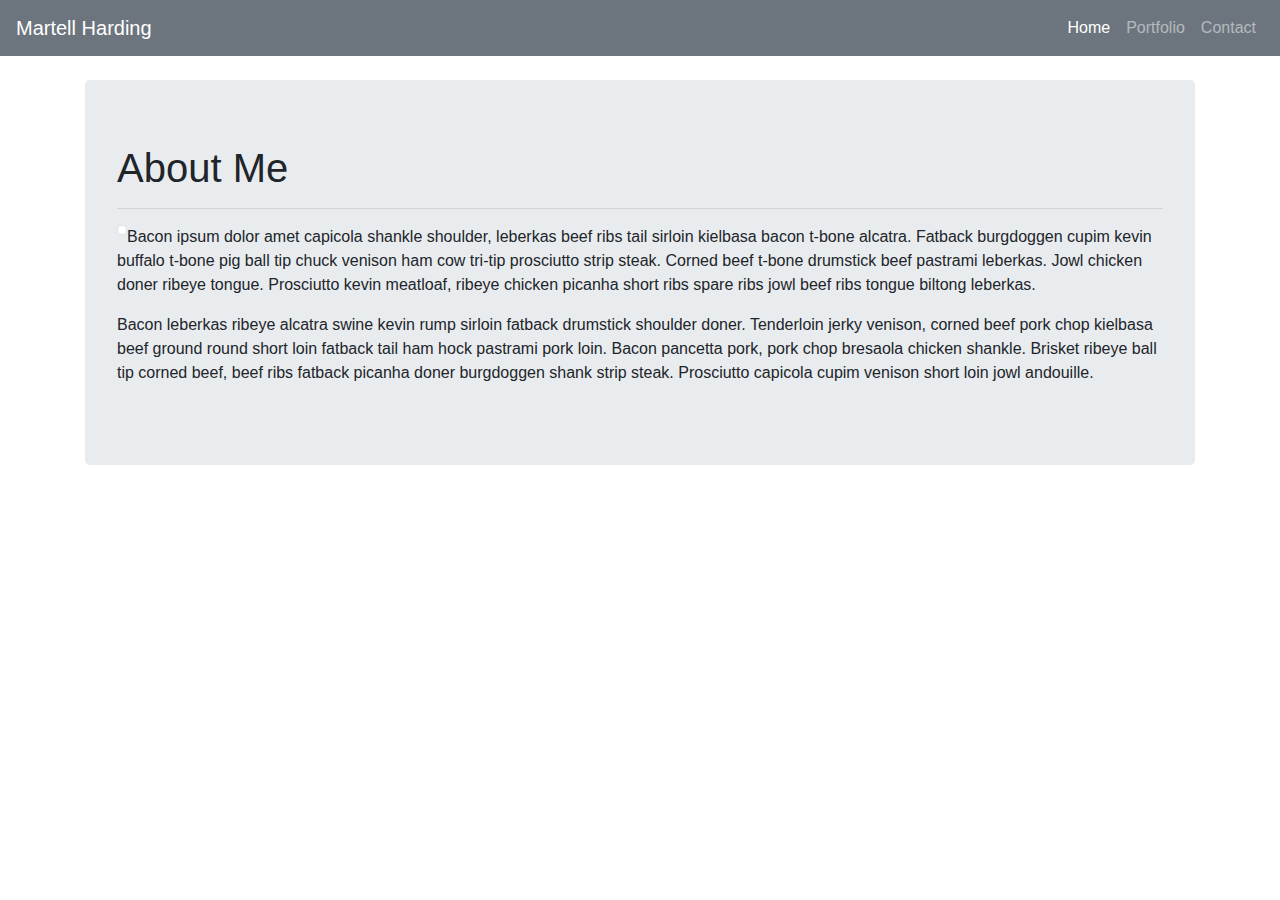
==== index.html @ 161a6316 "Initial Transfer" ====
<!DOCTYPE html>
<html lang="en">

<head>
    <link rel="stylesheet" href="https://maxcdn.bootstrapcdn.com/bootstrap/4.0.0/css/bootstrap.min.css">
    <meta charset="UTF-8">
    <meta name="viewport" content="width=device-width, initial-scale=1.0">
    <meta http-equiv="X-UA-Compatible" content="ie=edge">
    <title>Martell Harding</title>
</head>

<body>
    <!--Begin Nav-->
    <nav class="navbar navbar-expand-lg navbar-dark bg-secondary text-white">
        <a class="navbar-brand" href="#">Martell Harding</a>
        <button class="navbar-toggler" type="button" data-toggle="collapse" data-target="#navbarNav" aria-controls="navbarNav" aria-expanded="false" aria-label="Toggle navigation">
          <span class="navbar-toggler-icon"></span>
        </button>
        <div class="collapse navbar-collapse justify-content-end" id="navbarNav">
          <ul class="navbar-nav">
            <li class="nav-item active">
              <a class="nav-link" href="#">Home <span class="sr-only">(current)</span></a>
            </li>
            <li class="nav-item">
              <a class="nav-link" href="#">Portfolio</a>
            </li>
            <li class="nav-item">
              <a class="nav-link" href="#">Contact</a>
            </li>
          </ul>
        </div>
      </nav>
    <!--End Nav-->

    <br/>

    <main role="main" class="container">
        <div class="jumbotron">
            <h1>About Me</h1>

            <hr/>

            <img src="http://placehold.it/150x150" alt="" class="img-thumbnail" style="float:left;">


            <p>Bacon ipsum dolor amet capicola shankle shoulder, leberkas beef ribs tail sirloin kielbasa bacon
                t-bone
                alcatra.
                Fatback burgdoggen cupim kevin buffalo t-bone pig ball tip chuck venison ham cow tri-tip prosciutto
                strip steak.
                Corned beef t-bone drumstick beef pastrami leberkas. Jowl chicken doner ribeye tongue. Prosciutto
                kevin
                meatloaf, ribeye chicken picanha short ribs spare ribs jowl beef ribs tongue biltong leberkas.</p>

            <p>Bacon leberkas ribeye alcatra swine kevin rump sirloin fatback drumstick shoulder doner. Tenderloin
                jerky
                venison, corned beef pork chop kielbasa beef ground round short loin fatback tail ham hock pastrami
                pork
                loin.
                Bacon pancetta pork, pork chop bresaola chicken shankle. Brisket ribeye ball tip corned beef, beef
                ribs
                fatback
                picanha doner burgdoggen shank strip steak. Prosciutto capicola cupim venison short loin jowl
                andouille.
            </p>
        </div>
    </main>

    </div>

</body>

</html>
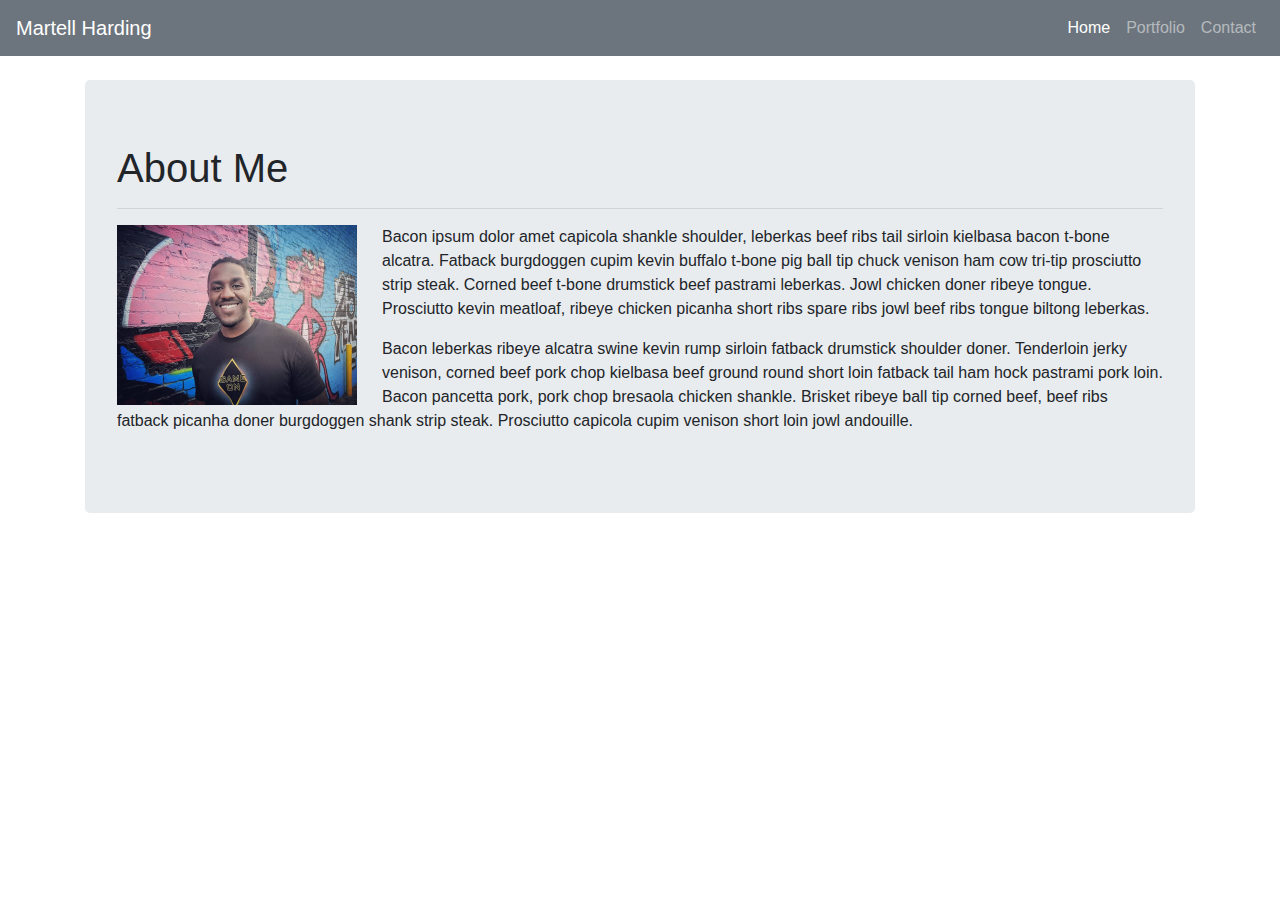
==== commit cb1cb8d7: "adjust image" ====
--- a/index.html
+++ b/index.html
@@ -19,13 +19,13 @@
         <div class="collapse navbar-collapse justify-content-end" id="navbarNav">
           <ul class="navbar-nav">
             <li class="nav-item active">
-              <a class="nav-link" href="#">Home <span class="sr-only">(current)</span></a>
+              <a class="nav-link" href="index.html">Home <span class="sr-only">(current)</span></a>
             </li>
             <li class="nav-item">
-              <a class="nav-link" href="#">Portfolio</a>
+              <a class="nav-link" href="portfolio.html">Portfolio</a>
             </li>
             <li class="nav-item">
-              <a class="nav-link" href="#">Contact</a>
+              <a class="nav-link" href="contact.html">Contact</a>
             </li>
           </ul>
         </div>
@@ -40,7 +40,7 @@
 
             <hr/>
 
-            <img src="http://placehold.it/150x150" alt="" class="img-thumbnail" style="float:left;">
+            <img src="assets/images/thisGuy.jpg" alt="thisGuy" style="float:left; width: 240px; height:180px; margin-right: 25px;">
 
 
             <p>Bacon ipsum dolor amet capicola shankle shoulder, leberkas beef ribs tail sirloin kielbasa bacon
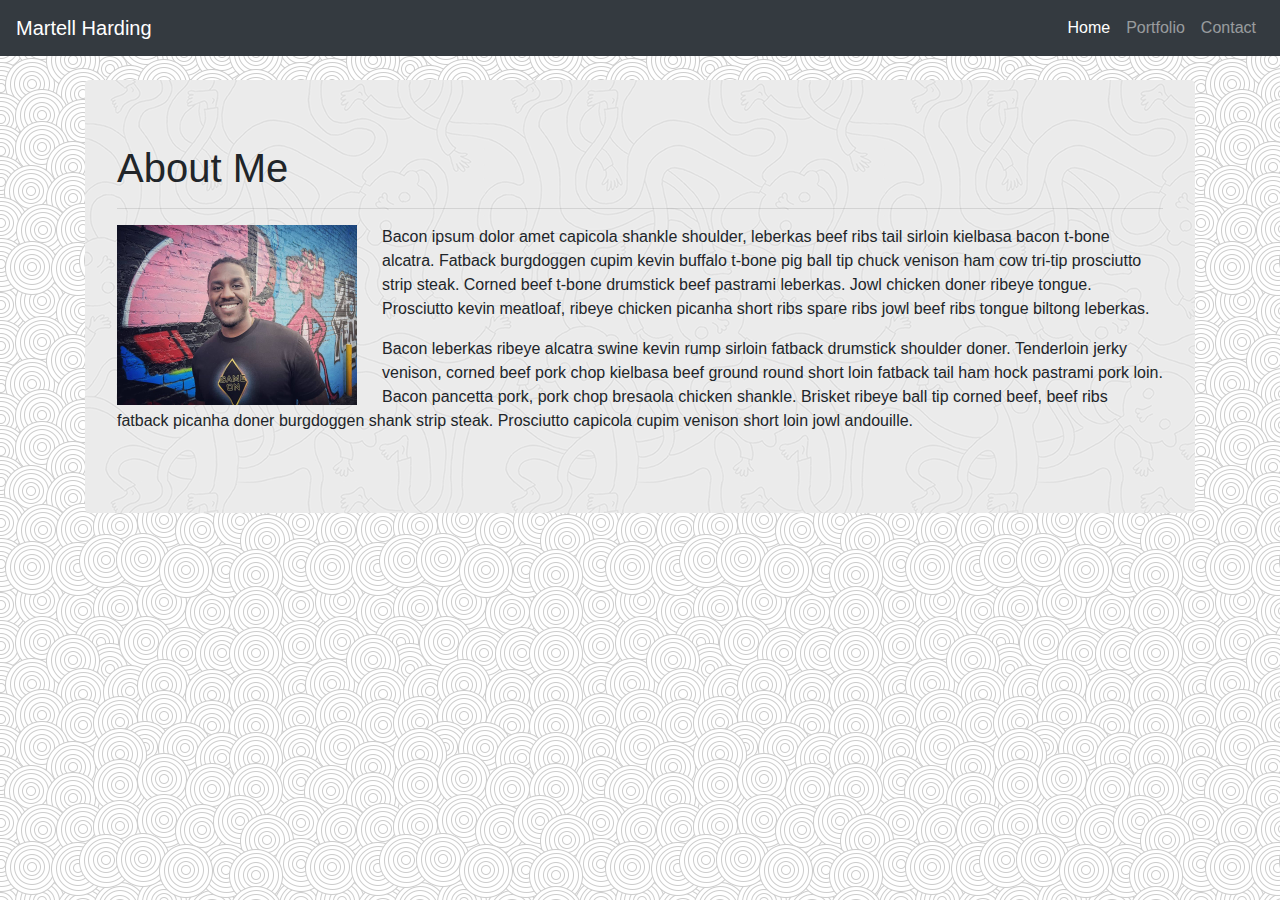
==== commit 350f36f1: "background stuff" ====
--- a/index.html
+++ b/index.html
@@ -2,71 +2,84 @@
 <html lang="en">
 
 <head>
-    <link rel="stylesheet" href="https://maxcdn.bootstrapcdn.com/bootstrap/4.0.0/css/bootstrap.min.css">
-    <meta charset="UTF-8">
-    <meta name="viewport" content="width=device-width, initial-scale=1.0">
-    <meta http-equiv="X-UA-Compatible" content="ie=edge">
-    <title>Martell Harding</title>
+  <link rel="stylesheet" href="https://maxcdn.bootstrapcdn.com/bootstrap/4.0.0/css/bootstrap.min.css">
+  <meta charset="UTF-8">
+  <meta name="viewport" content="width=device-width, initial-scale=1.0">
+  <meta http-equiv="X-UA-Compatible" content="ie=edge">
+  <title>Martell Harding</title>
+
+  <style>
+    body {
+      background-image: url("assets/images/swirl_pattern.png")
+    }
+
+    .jumbotron {
+      background-image: url("assets/images/ignasi_pattern_s.png")
+    }
+  </style>
+
 </head>
 
 <body>
-    <!--Begin Nav-->
-    <nav class="navbar navbar-expand-lg navbar-dark bg-secondary text-white">
-        <a class="navbar-brand" href="#">Martell Harding</a>
-        <button class="navbar-toggler" type="button" data-toggle="collapse" data-target="#navbarNav" aria-controls="navbarNav" aria-expanded="false" aria-label="Toggle navigation">
-          <span class="navbar-toggler-icon"></span>
-        </button>
-        <div class="collapse navbar-collapse justify-content-end" id="navbarNav">
-          <ul class="navbar-nav">
-            <li class="nav-item active">
-              <a class="nav-link" href="index.html">Home <span class="sr-only">(current)</span></a>
-            </li>
-            <li class="nav-item">
-              <a class="nav-link" href="portfolio.html">Portfolio</a>
-            </li>
-            <li class="nav-item">
-              <a class="nav-link" href="contact.html">Contact</a>
-            </li>
-          </ul>
-        </div>
-      </nav>
-    <!--End Nav-->
+  <!--Begin Nav-->
+  <nav class="navbar navbar-expand-lg navbar-dark bg-dark text-white">
+    <a class="navbar-brand" href="#">Martell Harding</a>
+    <button class="navbar-toggler" type="button" data-toggle="collapse" data-target="#navbarNav"
+      aria-controls="navbarNav" aria-expanded="false" aria-label="Toggle navigation">
+      <span class="navbar-toggler-icon"></span>
+    </button>
+    <div class="collapse navbar-collapse justify-content-end" id="navbarNav">
+      <ul class="navbar-nav">
+        <li class="nav-item active">
+          <a class="nav-link" href="index.html">Home <span class="sr-only">(current)</span></a>
+        </li>
+        <li class="nav-item">
+          <a class="nav-link" href="portfolio.html">Portfolio</a>
+        </li>
+        <li class="nav-item">
+          <a class="nav-link" href="contact.html">Contact</a>
+        </li>
+      </ul>
+    </div>
+  </nav>
+  <!--End Nav-->
 
-    <br/>
+  <br />
 
-    <main role="main" class="container">
-        <div class="jumbotron">
-            <h1>About Me</h1>
+  <main role="main" class="container">
+    <div class="jumbotron">
+      <h1>About Me</h1>
 
-            <hr/>
+      <hr />
 
-            <img src="assets/images/thisGuy.jpg" alt="thisGuy" style="float:left; width: 240px; height:180px; margin-right: 25px;">
+      <img src="assets/images/thisGuy.jpg" alt="thisGuy"
+        style="float:left; width: 240px; height:180px; margin-right: 25px;">
 
 
-            <p>Bacon ipsum dolor amet capicola shankle shoulder, leberkas beef ribs tail sirloin kielbasa bacon
-                t-bone
-                alcatra.
-                Fatback burgdoggen cupim kevin buffalo t-bone pig ball tip chuck venison ham cow tri-tip prosciutto
-                strip steak.
-                Corned beef t-bone drumstick beef pastrami leberkas. Jowl chicken doner ribeye tongue. Prosciutto
-                kevin
-                meatloaf, ribeye chicken picanha short ribs spare ribs jowl beef ribs tongue biltong leberkas.</p>
+      <p>Bacon ipsum dolor amet capicola shankle shoulder, leberkas beef ribs tail sirloin kielbasa bacon
+        t-bone
+        alcatra.
+        Fatback burgdoggen cupim kevin buffalo t-bone pig ball tip chuck venison ham cow tri-tip prosciutto
+        strip steak.
+        Corned beef t-bone drumstick beef pastrami leberkas. Jowl chicken doner ribeye tongue. Prosciutto
+        kevin
+        meatloaf, ribeye chicken picanha short ribs spare ribs jowl beef ribs tongue biltong leberkas.</p>
 
-            <p>Bacon leberkas ribeye alcatra swine kevin rump sirloin fatback drumstick shoulder doner. Tenderloin
-                jerky
-                venison, corned beef pork chop kielbasa beef ground round short loin fatback tail ham hock pastrami
-                pork
-                loin.
-                Bacon pancetta pork, pork chop bresaola chicken shankle. Brisket ribeye ball tip corned beef, beef
-                ribs
-                fatback
-                picanha doner burgdoggen shank strip steak. Prosciutto capicola cupim venison short loin jowl
-                andouille.
-            </p>
-        </div>
-    </main>
+      <p>Bacon leberkas ribeye alcatra swine kevin rump sirloin fatback drumstick shoulder doner. Tenderloin
+        jerky
+        venison, corned beef pork chop kielbasa beef ground round short loin fatback tail ham hock pastrami
+        pork
+        loin.
+        Bacon pancetta pork, pork chop bresaola chicken shankle. Brisket ribeye ball tip corned beef, beef
+        ribs
+        fatback
+        picanha doner burgdoggen shank strip steak. Prosciutto capicola cupim venison short loin jowl
+        andouille.
+      </p>
+    </div>
+  </main>
 
-    </div>
+  </div>
 
 </body>
 
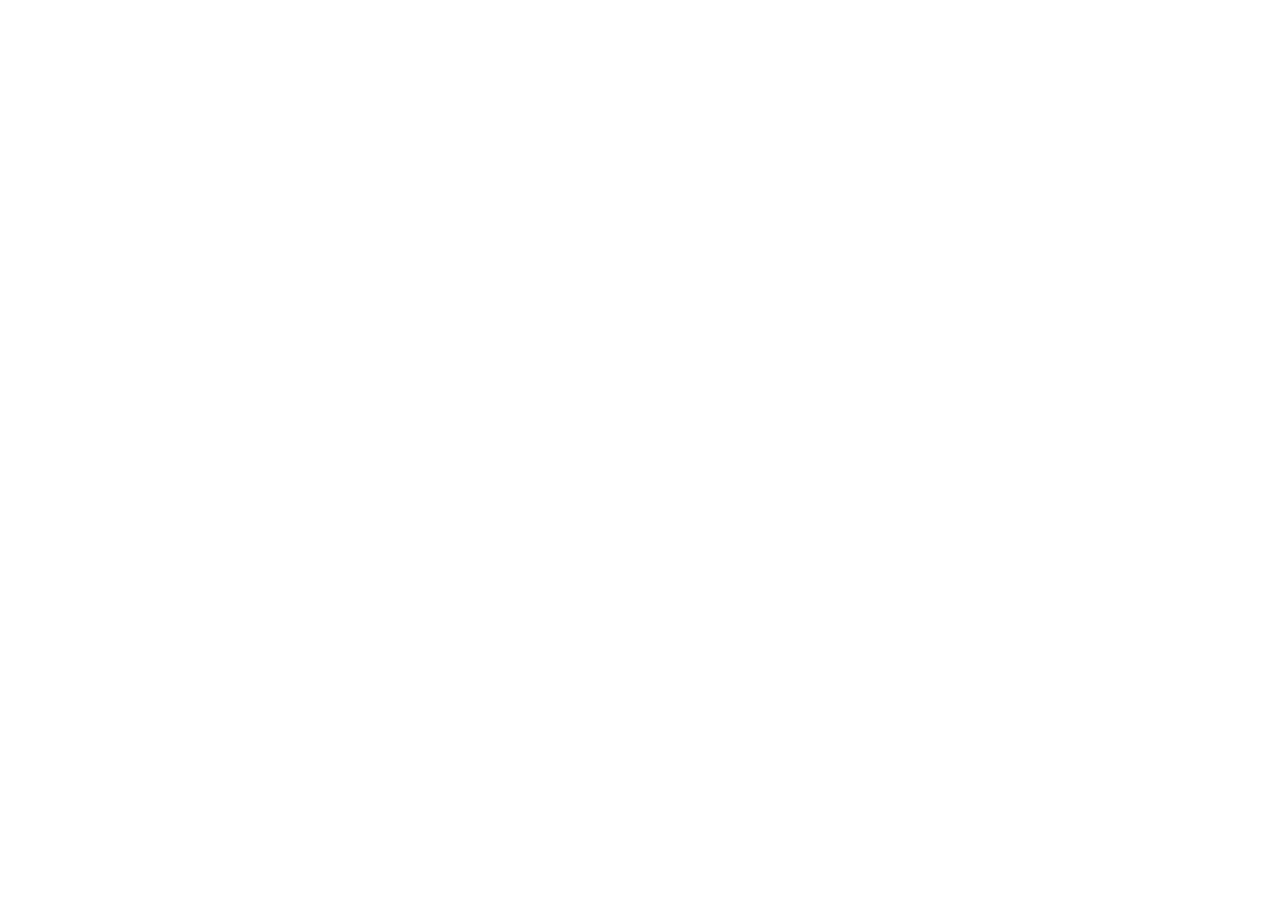
==== commit 0d0b42e9: "haven't commited in awhile" ====
--- a/index.html
+++ b/index.html
@@ -1,86 +1,12 @@
 <!DOCTYPE html>
 <html lang="en">
-
 <head>
-  <link rel="stylesheet" href="https://maxcdn.bootstrapcdn.com/bootstrap/4.0.0/css/bootstrap.min.css">
   <meta charset="UTF-8">
   <meta name="viewport" content="width=device-width, initial-scale=1.0">
   <meta http-equiv="X-UA-Compatible" content="ie=edge">
-  <title>Martell Harding</title>
-
-  <style>
-    body {
-      background-image: url("assets/images/swirl_pattern.png")
-    }
-
-    .jumbotron {
-      background-image: url("assets/images/ignasi_pattern_s.png")
-    }
-  </style>
-
+  <title>Document</title>
 </head>
-
 <body>
-  <!--Begin Nav-->
-  <nav class="navbar navbar-expand-lg navbar-dark bg-dark text-white">
-    <a class="navbar-brand" href="#">Martell Harding</a>
-    <button class="navbar-toggler" type="button" data-toggle="collapse" data-target="#navbarNav"
-      aria-controls="navbarNav" aria-expanded="false" aria-label="Toggle navigation">
-      <span class="navbar-toggler-icon"></span>
-    </button>
-    <div class="collapse navbar-collapse justify-content-end" id="navbarNav">
-      <ul class="navbar-nav">
-        <li class="nav-item active">
-          <a class="nav-link" href="index.html">Home <span class="sr-only">(current)</span></a>
-        </li>
-        <li class="nav-item">
-          <a class="nav-link" href="portfolio.html">Portfolio</a>
-        </li>
-        <li class="nav-item">
-          <a class="nav-link" href="contact.html">Contact</a>
-        </li>
-      </ul>
-    </div>
-  </nav>
-  <!--End Nav-->
-
-  <br />
-
-  <main role="main" class="container">
-    <div class="jumbotron">
-      <h1>About Me</h1>
-
-      <hr />
-
-      <img src="assets/images/thisGuy.jpg" alt="thisGuy"
-        style="float:left; width: 240px; height:180px; margin-right: 25px;">
-
-
-      <p>Bacon ipsum dolor amet capicola shankle shoulder, leberkas beef ribs tail sirloin kielbasa bacon
-        t-bone
-        alcatra.
-        Fatback burgdoggen cupim kevin buffalo t-bone pig ball tip chuck venison ham cow tri-tip prosciutto
-        strip steak.
-        Corned beef t-bone drumstick beef pastrami leberkas. Jowl chicken doner ribeye tongue. Prosciutto
-        kevin
-        meatloaf, ribeye chicken picanha short ribs spare ribs jowl beef ribs tongue biltong leberkas.</p>
-
-      <p>Bacon leberkas ribeye alcatra swine kevin rump sirloin fatback drumstick shoulder doner. Tenderloin
-        jerky
-        venison, corned beef pork chop kielbasa beef ground round short loin fatback tail ham hock pastrami
-        pork
-        loin.
-        Bacon pancetta pork, pork chop bresaola chicken shankle. Brisket ribeye ball tip corned beef, beef
-        ribs
-        fatback
-        picanha doner burgdoggen shank strip steak. Prosciutto capicola cupim venison short loin jowl
-        andouille.
-      </p>
-    </div>
-  </main>
-
-  </div>
-
+  
 </body>
-
 </html>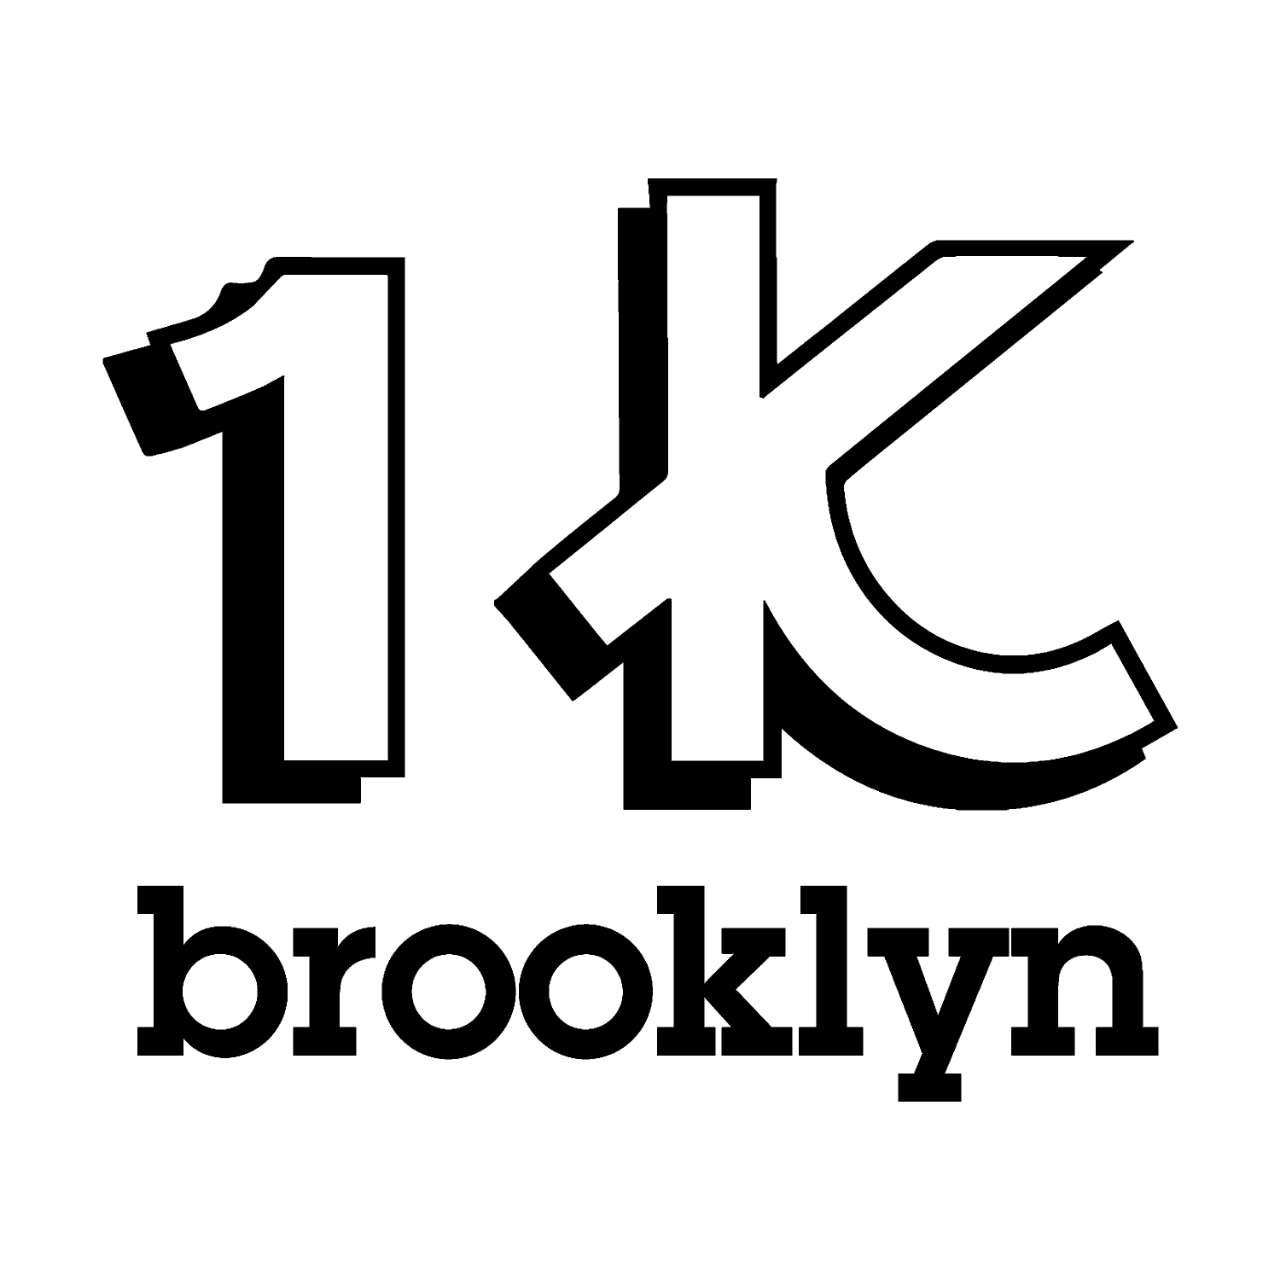
==== commit 2c9e48ba: "playing with a carousel" ====
--- a/index.html
+++ b/index.html
@@ -1,12 +1,85 @@
 <!DOCTYPE html>
 <html lang="en">
+
 <head>
   <meta charset="UTF-8">
   <meta name="viewport" content="width=device-width, initial-scale=1.0">
   <meta http-equiv="X-UA-Compatible" content="ie=edge">
-  <title>Document</title>
+  <meta name="viewport" content="width=device-width, initial-scale=1, shrink-to-fit=no">
+
+  <!-- Favicon -->
+  <link rel="shortcut icon" type="image/png" href="assets/images/">
+
+  <!-- CSS -->
+  <link rel="stylesheet" type="text/css" href="./assets/css/styles.css">
+  <link rel="stylesheet" href="https://stackpath.bootstrapcdn.com/bootstrap/4.3.1/css/bootstrap.min.css"
+    integrity="sha384-ggOyR0iXCbMQv3Xipma34MD+dH/1fQ784/j6cY/iJTQUOhcWr7x9JvoRxT2MZw1T" crossorigin="anonymous">
+
+  <!-- Bootstrap CDN-->
+  <link rel="stylesheet" href="https://maxcdn.bootstrapcdn.com/bootstrap/4.0.0/css/bootstrap.min.css">
+  <script src="https://maxcdn.bootstrapcdn.com/bootstrap/4.0.0/js/bootstrap.min.js"></script>
+
+  <!-- Fonts -->
+  <link href="https://fonts.googleapis.com/css?family=Indie+Flower&display=swap" rel="stylesheet">
+  <link href="https://fonts.googleapis.com/css?family=Fascinate&display=swap" rel="stylesheet">
+
+  <!-- jQuery -->
+  <script src="https://cdnjs.cloudflare.com/ajax/libs/jquery/3.2.1/jquery.min.js"></script>
+
+  <title>Welcome to Coded Image</title>
 </head>
+
 <body>
-  
+  <div id="MagicCarousel" class="carousel slide" date-ride="carousel">
+    <div class="carousel-inner" role="listbox">
+      <div class="carousel-item active">
+        <img class="d-block w-100" src="./assets/images/1kblacklogo.png" alt="First SLide">
+        <div class="carousel-caption">
+          <h3>1K Brooklyn</h3>
+          <p>(first slide)</p>
+        </div>
+      </div>
+      <div class="carousel-item">
+        <img class="d-block w-100" src="./assets/images/HeyBatter.png" alt="Second SLide">
+        <div class="carousel-caption">
+          <h3>Hey Batter Batter</h3>
+          <p>(second slide)</p>
+        </div>
+      </div>
+      <div class="carousel-item">
+        <img class="d-block w-100" src="./assets/images/bWokeLogo.png" alt="Third SLide">
+        <div class="carousel-caption">
+          <h3>bWoke</h3>
+          <p>(third slide)</p>
+        </div>
+      </div>
+      <div class="carousel-item">
+        <img class="d-block w-100" src="./assets/images/Gifnificent.png" alt="Fourth SLide">
+        <div class="carousel-caption">
+          <h3>Gifnificent</h3>
+          <p>(fourth slide)</p>
+        </div>
+      </div>
+      <div class="carousel-item">
+        <img class="d-block w-100" src="./assets/images/HeyBatter.png" alt="Fifth SLide">
+        <div class="carousel-caption">
+          <h3>1K Brooklyn</h3>
+          <p>(fifth slide)</p>
+        </div>
+      </div>
+    </div>
+  </div>
+
+
+  <script src="https://code.jquery.com/jquery-3.3.1.slim.min.js"
+    integrity="sha384-q8i/X+965DzO0rT7abK41JStQIAqVgRVzpbzo5smXKp4YfRvH+8abtTE1Pi6jizo"
+    crossorigin="anonymous"></script>
+  <script src="https://cdnjs.cloudflare.com/ajax/libs/popper.js/1.14.7/umd/popper.min.js"
+    integrity="sha384-UO2eT0CpHqdSJQ6hJty5KVphtPhzWj9WO1clHTMGa3JDZwrnQq4sF86dIHNDz0W1"
+    crossorigin="anonymous"></script>
+  <script src="https://stackpath.bootstrapcdn.com/bootstrap/4.3.1/js/bootstrap.min.js"
+    integrity="sha384-JjSmVgyd0p3pXB1rRibZUAYoIIy6OrQ6VrjIEaFf/nJGzIxFDsf4x0xIM+B07jRM"
+    crossorigin="anonymous"></script>
 </body>
+
 </html>--- a/assets/css/styles.css
+++ b/assets/css/styles.css
@@ -0,0 +1,33 @@
+body.home {
+  background-image: url(../images/dark-honeycomb.png);
+}
+
+.theBigPicture {
+  background-image: url(../images/halftone-yellow.png);
+  display: block;
+  padding: 100px;
+}
+
+.footer {
+  position: absolute;
+  /* bottom: 0; */
+  width: 100%;
+  /* Set the fixed height of the footer here */
+  height: 60px;
+  line-height: 60px;
+  /* Vertically center the text there */
+  background-color: #f5f5f5;
+}
+
+.myPhoto {
+  border-radius: 10px;
+  font-family: 'Montserrat', sans-serif;
+  font-size: 15px;
+}
+
+.myPhoto img {
+  /* border: 10px solid black; */
+  border-radius: 10px;
+  width: 100%;
+  height: auto;
+}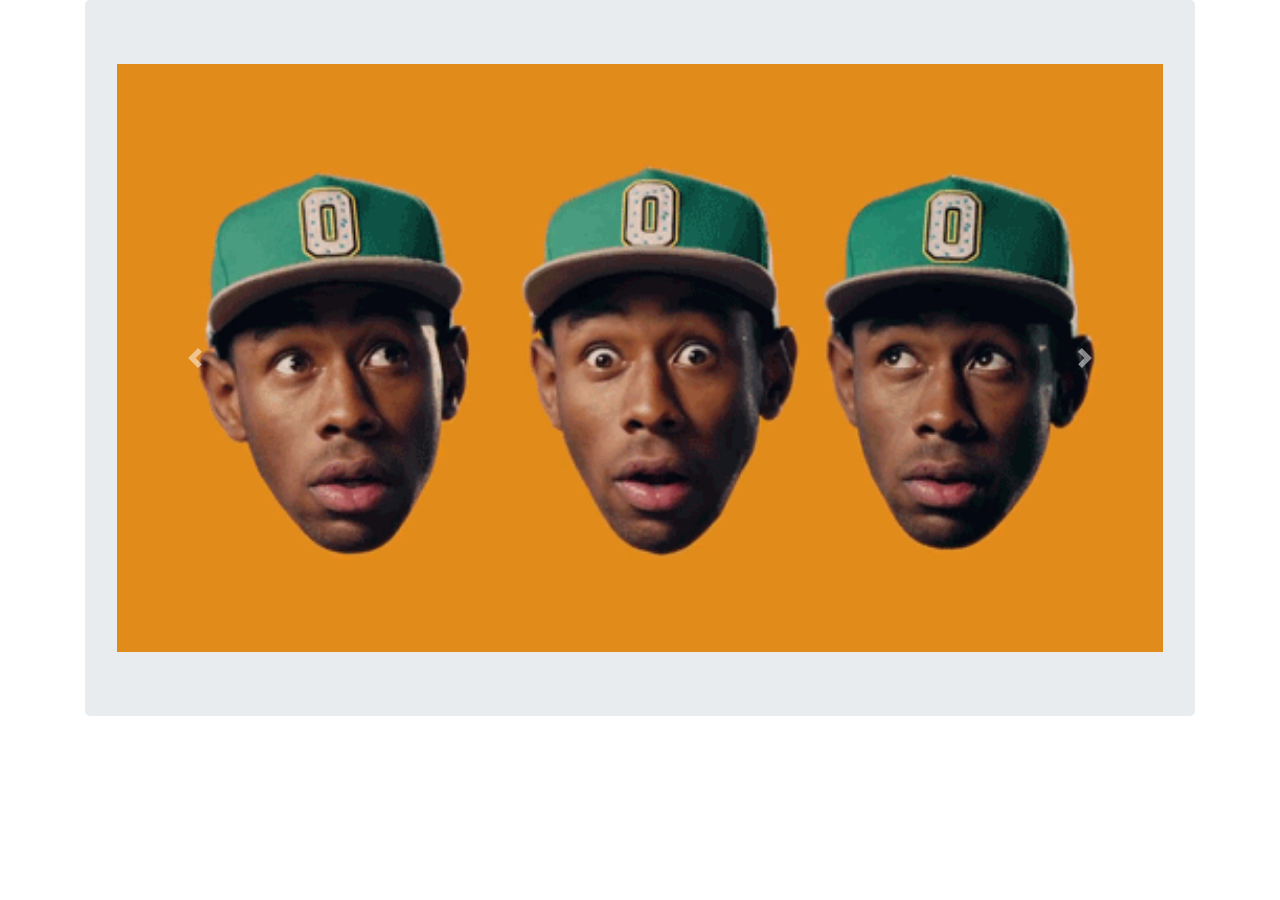
==== commit ac883c35: "fixed carousel" ====
--- a/index.html
+++ b/index.html
@@ -11,17 +11,16 @@
   <link rel="shortcut icon" type="image/png" href="assets/images/">
 
   <!-- CSS -->
-  <link rel="stylesheet" type="text/css" href="./assets/css/styles.css">
   <link rel="stylesheet" href="https://stackpath.bootstrapcdn.com/bootstrap/4.3.1/css/bootstrap.min.css"
     integrity="sha384-ggOyR0iXCbMQv3Xipma34MD+dH/1fQ784/j6cY/iJTQUOhcWr7x9JvoRxT2MZw1T" crossorigin="anonymous">
+  <link rel="stylesheet" type="text/css" href="./assets/css/styles.css">
 
   <!-- Bootstrap CDN-->
   <link rel="stylesheet" href="https://maxcdn.bootstrapcdn.com/bootstrap/4.0.0/css/bootstrap.min.css">
-  <script src="https://maxcdn.bootstrapcdn.com/bootstrap/4.0.0/js/bootstrap.min.js"></script>
 
   <!-- Fonts -->
-  <link href="https://fonts.googleapis.com/css?family=Indie+Flower&display=swap" rel="stylesheet">
-  <link href="https://fonts.googleapis.com/css?family=Fascinate&display=swap" rel="stylesheet">
+  <!-- <link href="https://fonts.googleapis.com/css?family=Indie+Flower&display=swap" rel="stylesheet">
+  <link href="https://fonts.googleapis.com/css?family=Fascinate&display=swap" rel="stylesheet"> -->
 
   <!-- jQuery -->
   <script src="https://cdnjs.cloudflare.com/ajax/libs/jquery/3.2.1/jquery.min.js"></script>
@@ -30,41 +29,29 @@
 </head>
 
 <body>
-  <div id="MagicCarousel" class="carousel slide" date-ride="carousel">
-    <div class="carousel-inner" role="listbox">
-      <div class="carousel-item active">
-        <img class="d-block w-100" src="./assets/images/1kblacklogo.png" alt="First SLide">
-        <div class="carousel-caption">
-          <h3>1K Brooklyn</h3>
-          <p>(first slide)</p>
-        </div>
-      </div>
-      <div class="carousel-item">
-        <img class="d-block w-100" src="./assets/images/HeyBatter.png" alt="Second SLide">
-        <div class="carousel-caption">
-          <h3>Hey Batter Batter</h3>
-          <p>(second slide)</p>
-        </div>
-      </div>
-      <div class="carousel-item">
-        <img class="d-block w-100" src="./assets/images/bWokeLogo.png" alt="Third SLide">
-        <div class="carousel-caption">
-          <h3>bWoke</h3>
-          <p>(third slide)</p>
-        </div>
-      </div>
-      <div class="carousel-item">
-        <img class="d-block w-100" src="./assets/images/Gifnificent.png" alt="Fourth SLide">
-        <div class="carousel-caption">
-          <h3>Gifnificent</h3>
-          <p>(fourth slide)</p>
-        </div>
-      </div>
-      <div class="carousel-item">
-        <img class="d-block w-100" src="./assets/images/HeyBatter.png" alt="Fifth SLide">
-        <div class="carousel-caption">
-          <h3>1K Brooklyn</h3>
-          <p>(fifth slide)</p>
+  <div class="bd-example">
+    <div class="container">
+      <div class="jumbotron">
+        <div id="carouselExampleFade" class="carousel slide carousel-fade" data-ride="carousel">
+          <div class="carousel-inner">
+            <div class="carousel-item active">
+              <img src="./assets/images/ttcgif.gif" class="d-block w-100" alt="HBB">
+            </div>
+            <div class="carousel-item">
+              <img src="./assets/images/train.gif" class="d-block w-100" alt="1K">
+            </div>
+            <div class="carousel-item">
+              <img src="./assets/images/pulse.gif" class="d-block w-100" alt="bWoke">
+            </div>
+          </div>
+          <a class="carousel-control-prev" href="#carouselExampleFade" role="button" data-slide="prev">
+            <span class="carousel-control-prev-icon" aria-hidden="true"></span>
+            <span class="sr-only">Previous</span>
+          </a>
+          <a class="carousel-control-next" href="#carouselExampleFade" role="button" data-slide="next">
+            <span class="carousel-control-next-icon" aria-hidden="true"></span>
+            <span class="sr-only">Next</span>
+          </a>
         </div>
       </div>
     </div>
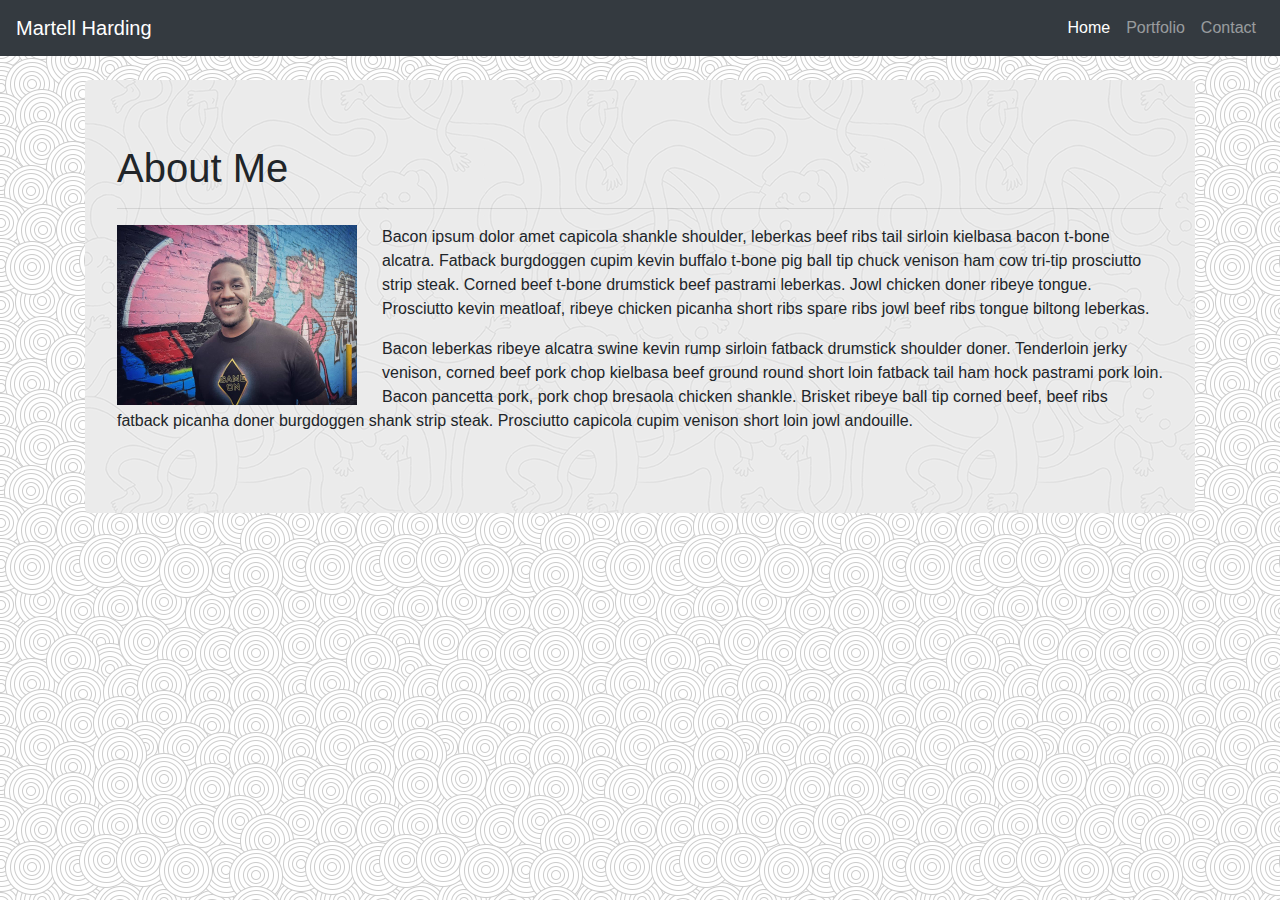
==== commit 4af90164: "added some pics" ====
--- a/index.html
+++ b/index.html
@@ -2,71 +2,85 @@
 <html lang="en">
 
 <head>
+  <link rel="stylesheet" href="https://maxcdn.bootstrapcdn.com/bootstrap/4.0.0/css/bootstrap.min.css">
   <meta charset="UTF-8">
   <meta name="viewport" content="width=device-width, initial-scale=1.0">
   <meta http-equiv="X-UA-Compatible" content="ie=edge">
-  <meta name="viewport" content="width=device-width, initial-scale=1, shrink-to-fit=no">
+  <title>Martell Harding</title>
 
-  <!-- Favicon -->
-  <link rel="shortcut icon" type="image/png" href="assets/images/">
+  <style>
+    body {
+      background-image: url("assets/images/swirl_pattern.png")
+    }
 
-  <!-- CSS -->
-  <link rel="stylesheet" href="https://stackpath.bootstrapcdn.com/bootstrap/4.3.1/css/bootstrap.min.css"
-    integrity="sha384-ggOyR0iXCbMQv3Xipma34MD+dH/1fQ784/j6cY/iJTQUOhcWr7x9JvoRxT2MZw1T" crossorigin="anonymous">
-  <link rel="stylesheet" type="text/css" href="./assets/css/styles.css">
+    .jumbotron {
+      background-image: url("assets/images/ignasi_pattern_s.png")
+    }
+  </style>
 
-  <!-- Bootstrap CDN-->
-  <link rel="stylesheet" href="https://maxcdn.bootstrapcdn.com/bootstrap/4.0.0/css/bootstrap.min.css">
-
-  <!-- Fonts -->
-  <!-- <link href="https://fonts.googleapis.com/css?family=Indie+Flower&display=swap" rel="stylesheet">
-  <link href="https://fonts.googleapis.com/css?family=Fascinate&display=swap" rel="stylesheet"> -->
-
-  <!-- jQuery -->
-  <script src="https://cdnjs.cloudflare.com/ajax/libs/jquery/3.2.1/jquery.min.js"></script>
-
-  <title>Welcome to Coded Image</title>
 </head>
 
 <body>
-  <div class="bd-example">
-    <div class="container">
-      <div class="jumbotron">
-        <div id="carouselExampleFade" class="carousel slide carousel-fade" data-ride="carousel">
-          <div class="carousel-inner">
-            <div class="carousel-item active">
-              <img src="./assets/images/ttcgif.gif" class="d-block w-100" alt="HBB">
-            </div>
-            <div class="carousel-item">
-              <img src="./assets/images/train.gif" class="d-block w-100" alt="1K">
-            </div>
-            <div class="carousel-item">
-              <img src="./assets/images/pulse.gif" class="d-block w-100" alt="bWoke">
-            </div>
-          </div>
-          <a class="carousel-control-prev" href="#carouselExampleFade" role="button" data-slide="prev">
-            <span class="carousel-control-prev-icon" aria-hidden="true"></span>
-            <span class="sr-only">Previous</span>
-          </a>
-          <a class="carousel-control-next" href="#carouselExampleFade" role="button" data-slide="next">
-            <span class="carousel-control-next-icon" aria-hidden="true"></span>
-            <span class="sr-only">Next</span>
-          </a>
-        </div>
-      </div>
+  <!--Begin Nav-->
+  <nav class="navbar navbar-expand-lg navbar-dark bg-dark text-white">
+    <a class="navbar-brand" href="#">Martell Harding</a>
+    <button class="navbar-toggler" type="button" data-toggle="collapse" data-target="#navbarNav"
+      aria-controls="navbarNav" aria-expanded="false" aria-label="Toggle navigation">
+      <span class="navbar-toggler-icon"></span>
+    </button>
+    <div class="collapse navbar-collapse justify-content-end" id="navbarNav">
+      <ul class="navbar-nav">
+        <li class="nav-item active">
+          <a class="nav-link" href="index.html">Home <span class="sr-only">(current)</span></a>
+        </li>
+        <li class="nav-item">
+          <a class="nav-link" href="portfolio.html">Portfolio</a>
+        </li>
+        <li class="nav-item">
+          <a class="nav-link" href="contact.html">Contact</a>
+        </li>
+      </ul>
     </div>
+  </nav>
+  <!--End Nav-->
+
+  <br />
+
+  <main role="main" class="container">
+    <div class="jumbotron">
+      <h1>About Me</h1>
+
+      <hr />
+
+      <img src="assets/images/thisGuy.jpg" alt="thisGuy"
+        style="float:left; width: 240px; height:180px; margin-right: 25px;">
+
+
+      <p>Bacon ipsum dolor amet capicola shankle shoulder, leberkas beef ribs tail sirloin kielbasa bacon
+        t-bone
+        alcatra.
+        Fatback burgdoggen cupim kevin buffalo t-bone pig ball tip chuck venison ham cow tri-tip prosciutto
+        strip steak.
+        Corned beef t-bone drumstick beef pastrami leberkas. Jowl chicken doner ribeye tongue. Prosciutto
+        kevin
+        meatloaf, ribeye chicken picanha short ribs spare ribs jowl beef ribs tongue biltong leberkas.</p>
+
+      <p>Bacon leberkas ribeye alcatra swine kevin rump sirloin fatback drumstick shoulder doner. Tenderloin
+        jerky
+        venison, corned beef pork chop kielbasa beef ground round short loin fatback tail ham hock pastrami
+        pork
+        loin.
+        Bacon pancetta pork, pork chop bresaola chicken shankle. Brisket ribeye ball tip corned beef, beef
+        ribs
+        fatback
+        picanha doner burgdoggen shank strip steak. Prosciutto capicola cupim venison short loin jowl
+        andouille.
+      </p>
+    </div>
+  </main>
+
   </div>
 
-
-  <script src="https://code.jquery.com/jquery-3.3.1.slim.min.js"
-    integrity="sha384-q8i/X+965DzO0rT7abK41JStQIAqVgRVzpbzo5smXKp4YfRvH+8abtTE1Pi6jizo"
-    crossorigin="anonymous"></script>
-  <script src="https://cdnjs.cloudflare.com/ajax/libs/popper.js/1.14.7/umd/popper.min.js"
-    integrity="sha384-UO2eT0CpHqdSJQ6hJty5KVphtPhzWj9WO1clHTMGa3JDZwrnQq4sF86dIHNDz0W1"
-    crossorigin="anonymous"></script>
-  <script src="https://stackpath.bootstrapcdn.com/bootstrap/4.3.1/js/bootstrap.min.js"
-    integrity="sha384-JjSmVgyd0p3pXB1rRibZUAYoIIy6OrQ6VrjIEaFf/nJGzIxFDsf4x0xIM+B07jRM"
-    crossorigin="anonymous"></script>
 </body>
 
 </html>